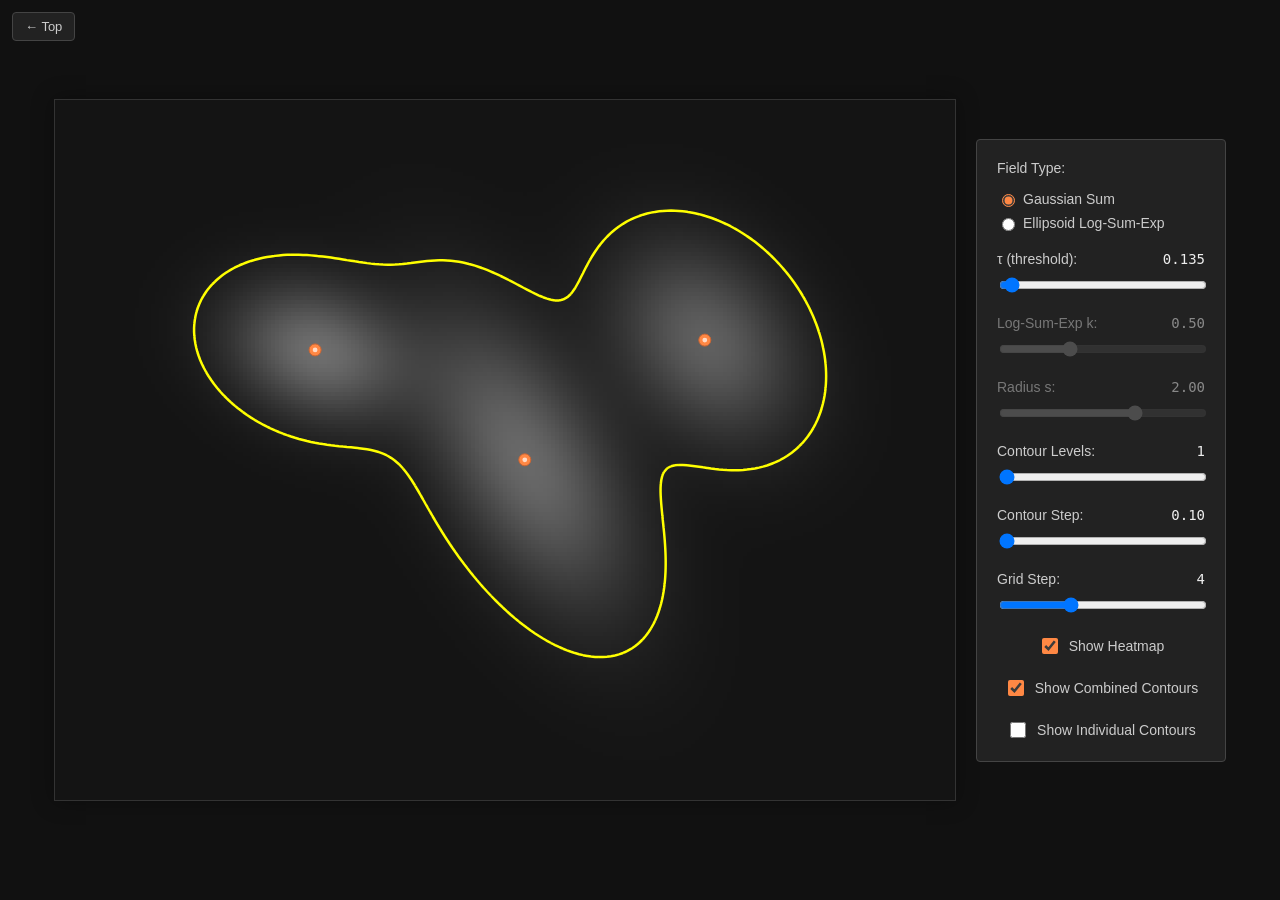
==== mouse-interaction.html @ 25610ae4 "Add mouse interaction page" ====
<!DOCTYPE html>
<html lang="en">
<head>
  <meta charset="UTF-8" />
  <meta name="viewport" content="width=device-width, initial-scale=1.0, maximum-scale=1.0, user-scalable=no" />
  <title>Mouse Interaction</title>
  <link rel="stylesheet" href="style.css">
</head>
<body>
  <div class="app">
    <a href="index.html" class="back-link">← Top</a>
    <canvas id="view" width="900" height="700"></canvas>
    <button id="toggleControlsButton" class="toggle-controls-button" aria-label="Toggle controls">
      ⚙️ Settings
    </button>
    <div class="controls" id="controls">
      <div class="radio-group">
        <label>Field Type:</label>
        <div class="radio-options">
          <label class="radio-label">
            <input type="radio" name="fieldType" value="gaussian" checked autocomplete="off">
            <span>Gaussian Sum</span>
          </label>
          <label class="radio-label">
            <input type="radio" name="fieldType" value="ellipsoidLogSumExp" autocomplete="off">
            <span>Ellipsoid Log-Sum-Exp</span>
          </label>
        </div>
      </div>

      <div class="slider-control" id="gaussianTauControl">
        <div class="slider-label-row">
          <label for="gaussianTauSlider">τ (threshold):</label>
          <span id="gaussianTauValue">0.135</span>
        </div>
        <input type="range" id="gaussianTauSlider" min="0.001" max="5.0" step="0.001" value="0.135">
      </div>

      <div class="slider-control" id="logSumExpKControl">
        <div class="slider-label-row">
          <label for="logSumExpKSlider">Log-Sum-Exp k:</label>
          <span id="logSumExpKValue">0.50</span>
        </div>
        <input type="range" id="logSumExpKSlider" min="0.01" max="1.5" step="0.01" value="0.5">
      </div>

      <div class="slider-control" id="ellipsoidSControl">
        <div class="slider-label-row">
          <label for="ellipsoidSSlider">Radius s:</label>
          <span id="ellipsoidSValue">2.00</span>
        </div>
        <input type="range" id="ellipsoidSSlider" min="0.01" max="3.0" step="0.01" value="2.0">
      </div>

      <div class="slider-control">
        <div class="slider-label-row">
          <label for="contourLevelsSlider">Contour Levels:</label>
          <span id="contourLevelsValue">1</span>
        </div>
        <input type="range" id="contourLevelsSlider" min="1" max="20" step="1" value="1">
      </div>

      <div class="slider-control">
        <div class="slider-label-row">
          <label for="contourStepSlider">Contour Step:</label>
          <span id="contourStepValue">0.10</span>
        </div>
        <input type="range" id="contourStepSlider" min="0.1" max="5.0" step="0.1" value="0.1">
      </div>

      <div class="slider-control">
        <div class="slider-label-row">
          <label for="gridStepSlider">Grid Step:</label>
          <span id="gridStepValue">4</span>
        </div>
        <input type="range" id="gridStepSlider" min="1" max="10" step="1" value="4">
      </div>

      <div class="checkbox-control">
        <label class="checkbox-label">
          <input type="checkbox" id="showHeatmapCheckbox" checked>
          <span>Show Heatmap</span>
        </label>
      </div>

      <div class="checkbox-control">
        <label class="checkbox-label">
          <input type="checkbox" id="showCombinedContoursCheckbox" checked>
          <span>Show Combined Contours</span>
        </label>
      </div>

      <div class="checkbox-control">
        <label class="checkbox-label">
          <input type="checkbox" id="showIndividualCheckbox">
          <span>Show Individual Contours</span>
        </label>
      </div>

    </div>
  </div>

  <script src="field-math.js"></script>
  <script src="mouse-interaction.js"></script>
</body>
</html>
---- style.css ----
* {
  box-sizing: border-box;
}

html, body {
  margin: 0;
  padding: 0;
  width: 100%;
  height: 100%;
  background: #111;
  color: #eee;
  font-family: sans-serif;
}

.app {
  width: 100vw;
  height: 100vh;
  display: flex;
  flex-direction: row;
  align-items: center;
  justify-content: center;
  gap: 20px;
  overflow: hidden;
  padding: 20px;
}

#view {
  touch-action: none;
  -webkit-user-select: none;
  user-select: none;
}

.back-link {
  position: fixed;
  top: 12px;
  left: 12px;
  padding: 6px 12px;
  background: #222;
  border: 1px solid #444;
  border-radius: 4px;
  color: #ccc;
  text-decoration: none;
  font-size: 13px;
  z-index: 1000;
}

.back-link:hover {
  color: #fff;
  border-color: #ff8844;
}

.controls {
  padding: 20px;
  background: #222;
  border: 1px solid #444;
  border-radius: 4px;
  display: flex;
  flex-direction: column;
  gap: 20px;
  min-width: 250px;
}

.controls label {
  font-size: 14px;
  color: #ccc;
}

.radio-group {
  display: flex;
  flex-direction: column;
  gap: 10px;
}

.radio-group > label {
  font-size: 14px;
  color: #ccc;
  margin-bottom: 5px;
}

.radio-options {
  display: flex;
  flex-direction: column;
  gap: 8px;
}

.radio-label {
  display: flex;
  align-items: center;
  gap: 5px;
  cursor: pointer;
  font-size: 14px;
  color: #ccc;
}

.radio-label:hover {
  color: #fff;
}

.radio-label input[type="radio"] {
  cursor: pointer;
  accent-color: #ff8844;
}

.slider-control {
  display: flex;
  flex-direction: column;
  gap: 8px;
}

.slider-label-row {
  display: flex;
  justify-content: space-between;
  align-items: center;
}

.slider-control label {
  font-size: 14px;
  color: #ccc;
}

.slider-control input[type="range"] {
  width: 100%;
  cursor: pointer;
}

.checkbox-control {
  display: flex;
  align-items: center;
}

.checkbox-label {
  display: flex;
  align-items: center;
  gap: 8px;
  cursor: pointer;
  font-size: 14px;
  color: #ccc;
}

.checkbox-label:hover {
  color: #fff;
}

.checkbox-label input[type="checkbox"] {
  cursor: pointer;
  accent-color: #ff8844;
}

.action-button {
  padding: 10px 16px;
  background: #333;
  color: #eee;
  border: 1px solid #555;
  border-radius: 4px;
  cursor: pointer;
  font-size: 14px;
}

.action-button:hover {
  background: #444;
  border-color: #ff8844;
}

.action-button:active {
  background: #222;
}

.toggle-controls-button {
  display: none;
  position: fixed;
  bottom: 20px;
  right: 20px;
  padding: 12px 20px;
  background: #ff8844;
  color: #fff;
  border: none;
  border-radius: 24px;
  cursor: pointer;
  font-size: 16px;
  font-weight: bold;
  box-shadow: 0 4px 12px rgba(0, 0, 0, 0.4);
  z-index: 1000;
  transition: all 0.3s;
}

.toggle-controls-button:hover {
  background: #ff6622;
  transform: scale(1.05);
}

.toggle-controls-button:active {
  transform: scale(0.95);
}

/* レスポンシブデザイン: タブレット以下 */
@media (max-width: 1024px) {
  .app {
    flex-direction: column;
    padding: 0;
    gap: 0;
    align-items: flex-start;
    justify-content: flex-start;
  }
  
  #view {
    width: 100vw !important;
    height: 50vh !important;
    max-width: 100vw;
    display: block;
    margin: 0;
    position: relative;
  }
  
  .controls {
    position: fixed;
    bottom: 0;
    left: 0;
    right: 0;
    width: 100%;
    max-height: 50vh;
    min-width: auto;
    padding: 15px;
    overflow-y: auto;
    border-radius: 16px 16px 0 0;
    box-shadow: 0 -4px 12px rgba(0, 0, 0, 0.4);
    z-index: 999;
    /* タブレット・スマホ共に常に表示 */
    display: flex !important;
    opacity: 1 !important;
    pointer-events: auto !important;
  }
  
  /* トグルボタンを非表示 */
  .toggle-controls-button {
    display: none !important;
  }
}

/* レスポンシブデザイン: スマートフォン */
@media (max-width: 480px) {
  body {
    font-size: 14px;
  }
  
  #view {
    height: 45vh !important;
  }
  
  .controls {
    max-height: 55vh;
  }
  
  .radio-label span,
  .checkbox-label span,
  .slider-control label {
    font-size: 13px;
  }
}

.slider-control input[type="range"]:disabled {
  cursor: not-allowed;
  opacity: 0.5;
}

.slider-control span {
  font-size: 14px;
  color: #eee;
  font-family: monospace;
}

.checkbox-control {
  display: flex;
  flex-direction: column;
  gap: 5px;
}

.checkbox-label {
  display: flex;
  align-items: center;
  gap: 8px;
  cursor: pointer;
  font-size: 14px;
  color: #ccc;
}

.checkbox-label:hover {
  color: #fff;
}

.checkbox-label input[type="checkbox"] {
  cursor: pointer;
  accent-color: #ff8844;
  width: 16px;
  height: 16px;
}

canvas {
  display: block;
  background: #1a1a1a;
  border: 1px solid #333;
  box-shadow: 0 0 20px rgba(0, 0, 0, 0.35);
}
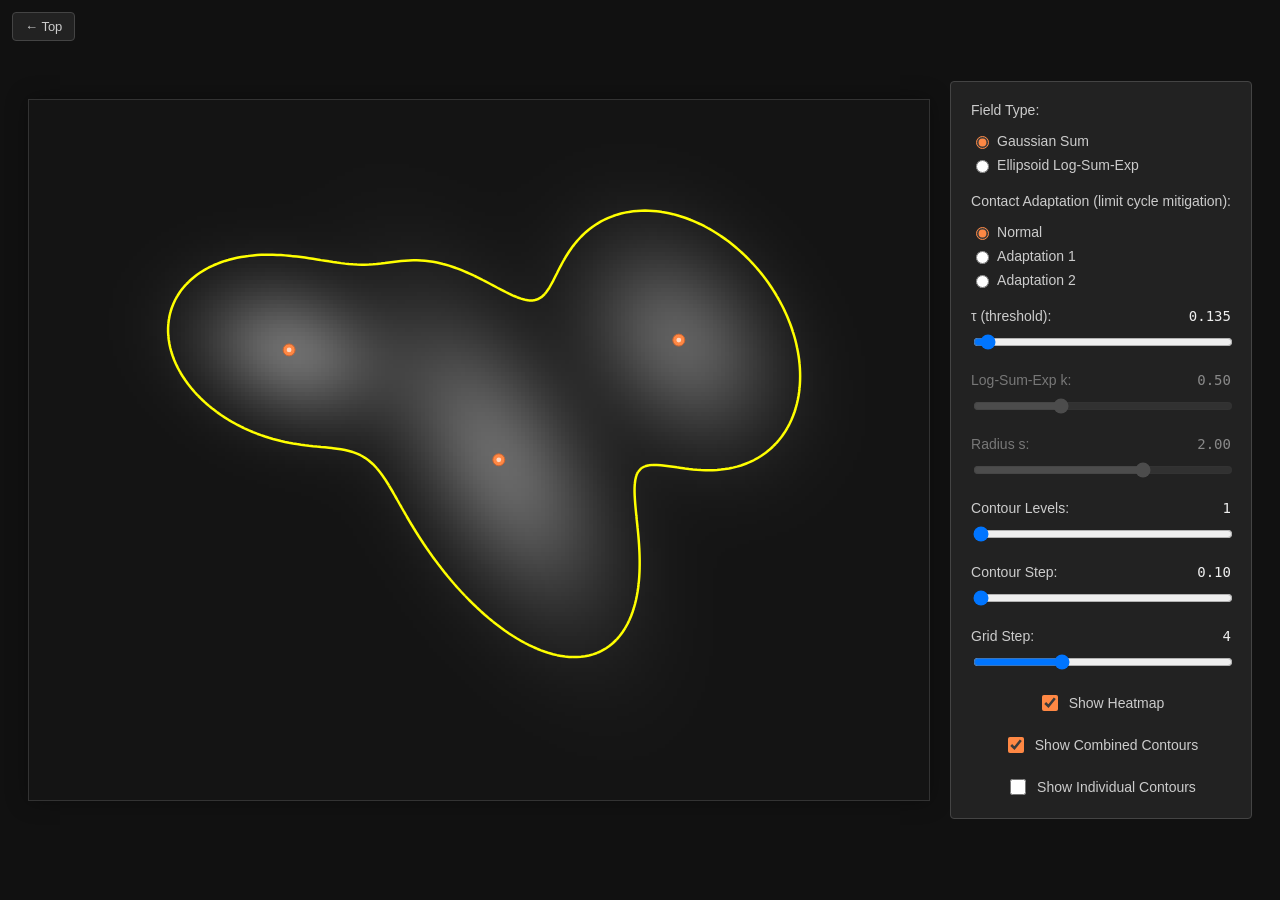
==== commit 7c84985d: "Add adaptations" ====
--- a/mouse-interaction.html
+++ b/mouse-interaction.html
@@ -24,6 +24,24 @@
           <label class="radio-label">
             <input type="radio" name="fieldType" value="ellipsoidLogSumExp" autocomplete="off">
             <span>Ellipsoid Log-Sum-Exp</span>
+          </label>
+        </div>
+      </div>
+
+      <div class="radio-group">
+        <label>Contact Adaptation (limit cycle mitigation):</label>
+        <div class="radio-options">
+          <label class="radio-label">
+            <input type="radio" name="contactAdaptation" value="normal" checked autocomplete="off">
+            <span>Normal</span>
+          </label>
+          <label class="radio-label">
+            <input type="radio" name="contactAdaptation" value="adaptation1" autocomplete="off">
+            <span>Adaptation 1</span>
+          </label>
+          <label class="radio-label">
+            <input type="radio" name="contactAdaptation" value="adaptation2" autocomplete="off">
+            <span>Adaptation 2</span>
           </label>
         </div>
       </div>
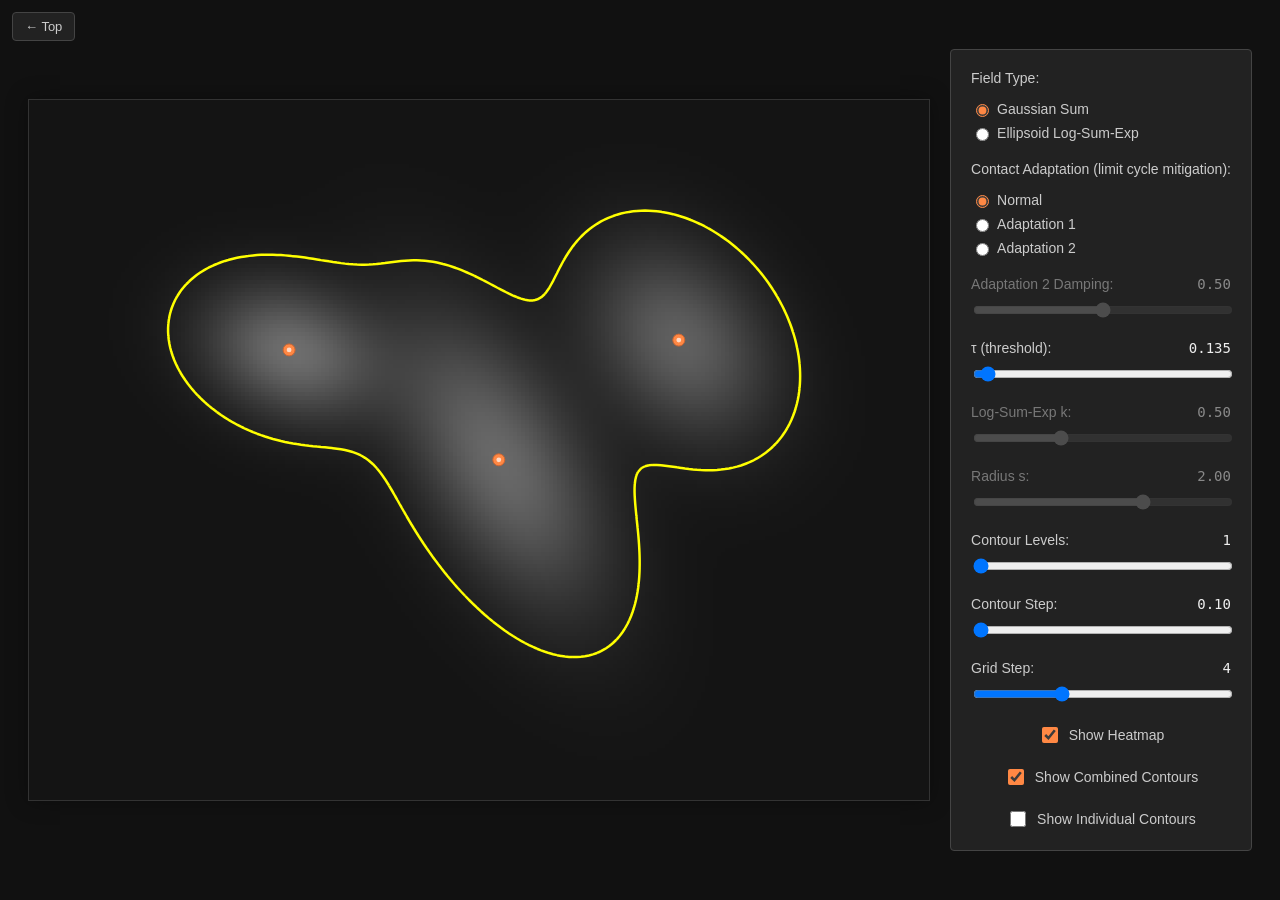
==== commit cc5b3f57: "Add sliders for adaptation2" ====
--- a/mouse-interaction.html
+++ b/mouse-interaction.html
@@ -44,6 +44,14 @@
             <span>Adaptation 2</span>
           </label>
         </div>
+      </div>
+
+      <div class="slider-control" id="adaptation2DampingControl">
+        <div class="slider-label-row">
+          <label for="adaptation2DampingSlider">Adaptation 2 Damping:</label>
+          <span id="adaptation2DampingValue">0.50</span>
+        </div>
+        <input type="range" id="adaptation2DampingSlider" min="0" max="1" step="0.01" value="0.5">
       </div>
 
       <div class="slider-control" id="gaussianTauControl">
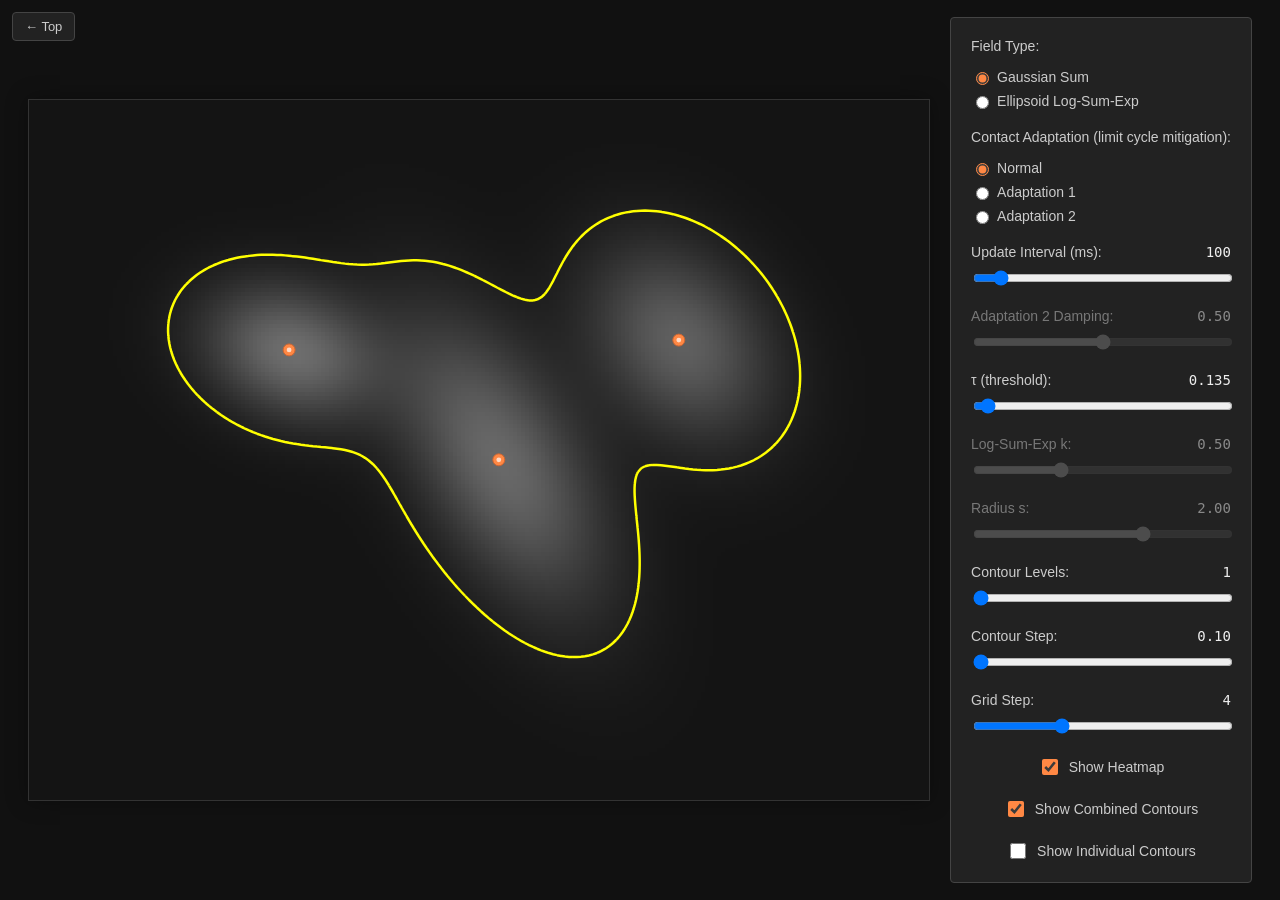
==== commit 258f3613: "Update based on time" ====
--- a/mouse-interaction.html
+++ b/mouse-interaction.html
@@ -44,6 +44,14 @@
             <span>Adaptation 2</span>
           </label>
         </div>
+      </div>
+
+      <div class="slider-control">
+        <div class="slider-label-row">
+          <label for="updateIntervalSlider">Update Interval (ms):</label>
+          <span id="updateIntervalValue">100</span>
+        </div>
+        <input type="range" id="updateIntervalSlider" min="20" max="1000" step="10" value="100">
       </div>
 
       <div class="slider-control" id="adaptation2DampingControl">
